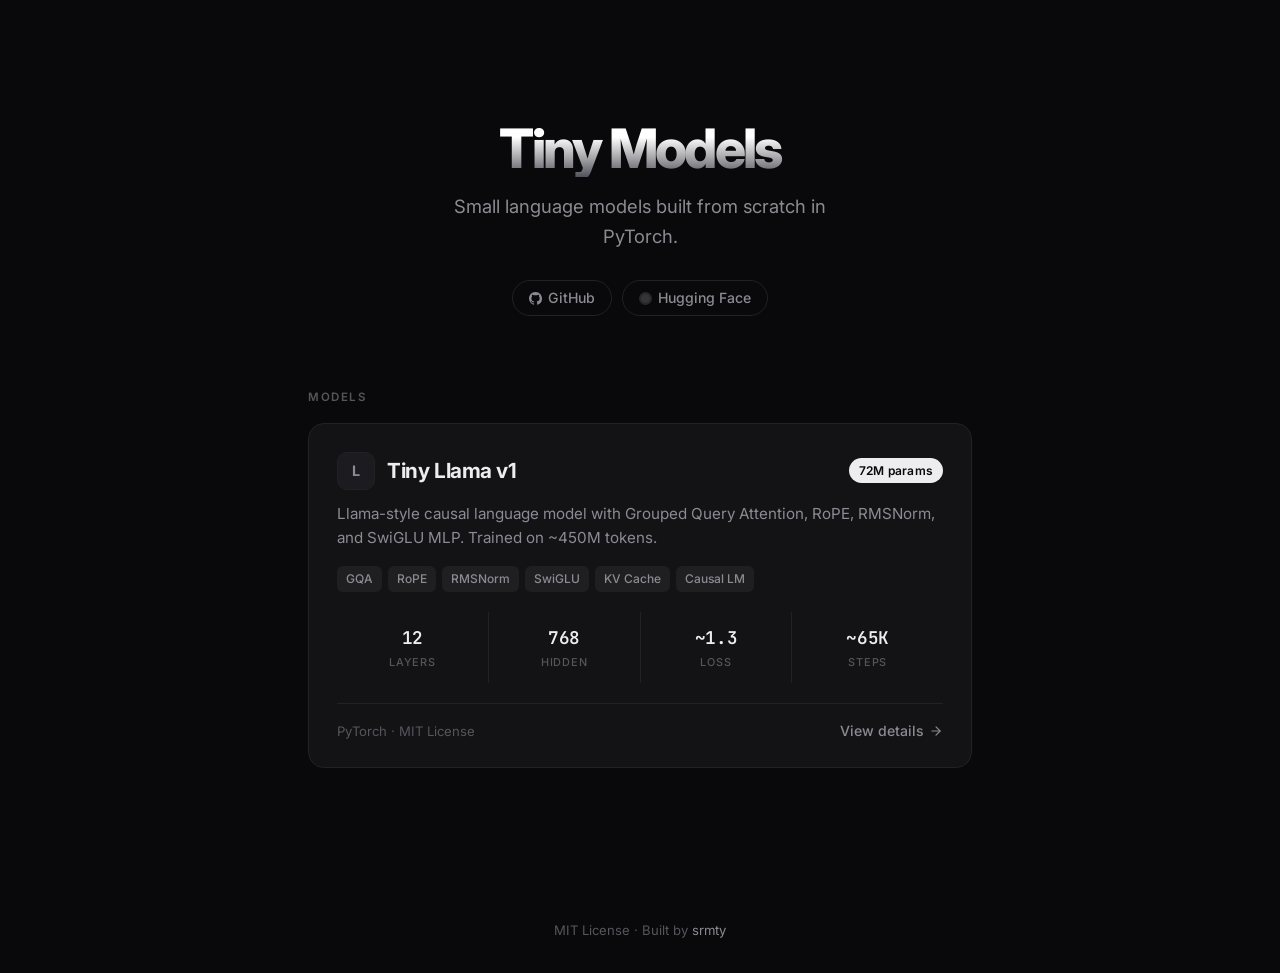
==== docs/index.html @ 9a661f29 "changed folder name" ====
<!DOCTYPE html>
<html lang="en">
<head>
  <meta charset="UTF-8">
  <meta name="viewport" content="width=device-width, initial-scale=1.0">
  <title>Tiny Models</title>
  <link rel="preconnect" href="https://fonts.googleapis.com">
  <link rel="preconnect" href="https://fonts.gstatic.com" crossorigin>
  <link href="https://fonts.googleapis.com/css2?family=Inter:wght@400;500;600;700;800&family=JetBrains+Mono:wght@400;500;600&display=swap" rel="stylesheet">
  <style>
    *, *::before, *::after { margin: 0; padding: 0; box-sizing: border-box; }

    :root {
      --bg: #09090b;
      --bg-card: #131316;
      --bg-card-hover: #1a1a1f;
      --fg: #ededef;
      --fg-secondary: #8b8b93;
      --fg-tertiary: #55555c;
      --border: #222226;
      --border-hover: #333338;
      --mono: 'JetBrains Mono', monospace;
    }

    body {
      font-family: 'Inter', -apple-system, BlinkMacSystemFont, sans-serif;
      background: var(--bg);
      color: var(--fg);
      line-height: 1.6;
      -webkit-font-smoothing: antialiased;
      min-height: 100vh;
      display: flex;
      flex-direction: column;
    }

    ::selection { background: rgba(255,255,255,0.12); }
    a { color: var(--fg); text-decoration: none; }

    .container { max-width: 720px; margin: 0 auto; padding: 0 28px; width: 100%; }

    @keyframes fadeUp {
      from { opacity: 0; transform: translateY(18px); }
      to { opacity: 1; transform: translateY(0); }
    }

    .anim { animation: fadeUp 0.5s ease-out both; }
    .anim-d1 { animation-delay: 0.07s; }
    .anim-d2 { animation-delay: 0.14s; }

    /* Header */
    header {
      padding: 120px 0 0;
      text-align: center;
    }

    header h1 {
      font-size: 3.4rem;
      font-weight: 800;
      letter-spacing: -0.05em;
      line-height: 1.05;
      background: linear-gradient(180deg, #fff 30%, #52525b 100%);
      -webkit-background-clip: text;
      -webkit-text-fill-color: transparent;
      background-clip: text;
    }

    header .subtitle {
      margin-top: 14px;
      color: var(--fg-secondary);
      font-size: 1.15rem;
      max-width: 400px;
      margin-left: auto;
      margin-right: auto;
      line-height: 1.65;
    }

    .nav {
      margin-top: 28px;
      display: flex;
      gap: 10px;
      justify-content: center;
    }

    .nav a {
      font-size: 0.88rem;
      font-weight: 500;
      color: var(--fg-secondary);
      padding: 6px 16px;
      border: 1px solid var(--border);
      border-radius: 999px;
      transition: all 0.2s;
      display: inline-flex;
      align-items: center;
      gap: 6px;
    }

    .nav a:hover {
      color: var(--fg);
      border-color: var(--border-hover);
      background: var(--bg-card);
    }

    .nav a svg { width: 13px; height: 13px; fill: currentColor; }

    /* Models Section */
    .models {
      margin-top: 72px;
      padding-bottom: 120px;
    }

    .models-label {
      font-size: 0.72rem;
      font-weight: 600;
      text-transform: uppercase;
      letter-spacing: 0.14em;
      color: var(--fg-tertiary);
      margin-bottom: 16px;
    }

    /* Model Card */
    .model-card {
      display: block;
      background: var(--bg-card);
      border: 1px solid var(--border);
      border-radius: 16px;
      padding: 28px 28px 24px;
      transition: all 0.25s ease;
    }

    .model-card:hover {
      border-color: var(--border-hover);
      background: var(--bg-card-hover);
      transform: translateY(-2px);
    }

    .card-top {
      display: flex;
      align-items: center;
      justify-content: space-between;
      gap: 12px;
    }

    .card-top-left {
      display: flex;
      align-items: center;
      gap: 12px;
    }

    .card-icon {
      width: 38px;
      height: 38px;
      border-radius: 10px;
      background: #1c1c20;
      border: 1px solid var(--border);
      display: flex;
      align-items: center;
      justify-content: center;
      font-weight: 700;
      font-size: 0.9rem;
      color: var(--fg-secondary);
      flex-shrink: 0;
    }

    .card-name {
      font-size: 1.3rem;
      font-weight: 700;
      letter-spacing: -0.02em;
    }

    .card-badge {
      font-size: 0.75rem;
      font-weight: 600;
      padding: 3px 10px;
      border-radius: 999px;
      background: var(--fg);
      color: var(--bg);
      letter-spacing: 0.02em;
      flex-shrink: 0;
    }

    .card-desc {
      margin-top: 12px;
      color: var(--fg-secondary);
      font-size: 0.95rem;
      line-height: 1.6;
    }

    .card-tags {
      display: flex;
      flex-wrap: wrap;
      gap: 6px;
      margin-top: 16px;
    }

    .card-tag {
      font-size: 0.75rem;
      font-weight: 500;
      padding: 3px 9px;
      border-radius: 6px;
      background: rgba(255,255,255,0.05);
      color: var(--fg-secondary);
    }

    .card-stats {
      display: grid;
      grid-template-columns: repeat(4, 1fr);
      gap: 1px;
      margin-top: 20px;
      background: var(--border);
      border-radius: 10px;
      overflow: hidden;
    }

    .card-stat {
      background: var(--bg-card);
      padding: 12px 14px;
      text-align: center;
      transition: background 0.25s;
    }

    .model-card:hover .card-stat { background: var(--bg-card-hover); }

    .card-stat .s-val {
      font-family: var(--mono);
      font-size: 1.1rem;
      font-weight: 600;
      letter-spacing: -0.02em;
    }

    .card-stat .s-label {
      font-size: 0.68rem;
      text-transform: uppercase;
      letter-spacing: 0.07em;
      color: var(--fg-tertiary);
      margin-top: 2px;
      font-weight: 500;
    }

    .card-footer {
      display: flex;
      align-items: center;
      justify-content: space-between;
      margin-top: 20px;
      padding-top: 16px;
      border-top: 1px solid var(--border);
    }

    .card-meta {
      font-size: 0.82rem;
      color: var(--fg-tertiary);
    }

    .card-arrow {
      display: flex;
      align-items: center;
      gap: 5px;
      font-size: 0.88rem;
      font-weight: 500;
      color: var(--fg-secondary);
      transition: color 0.2s;
    }

    .model-card:hover .card-arrow { color: var(--fg); }

    .card-arrow svg {
      width: 14px;
      height: 14px;
      stroke: currentColor;
      transition: transform 0.2s;
    }

    .model-card:hover .card-arrow svg { transform: translateX(3px); }

    @media (max-width: 540px) {
      header { padding: 80px 0 0; }
      header h1 { font-size: 2.4rem; }
      .model-card { padding: 22px; }
      .card-stats { grid-template-columns: repeat(2, 1fr); }
    }

    /* Footer */
    footer {
      margin-top: auto;
      padding: 32px 0;
      text-align: center;
      color: var(--fg-tertiary);
      font-size: 0.82rem;
    }

    footer a { color: var(--fg-secondary); transition: color 0.2s; }
    footer a:hover { color: var(--fg); }
  </style>
</head>
<body>

<div class="container">

  <header class="anim">
    <h1>Tiny Models</h1>
    <p class="subtitle">Small language models built from scratch in PyTorch.</p>
    <div class="nav">
      <a href="https://github.com/srmty09/Tiny-Models" target="_blank">
        <svg viewBox="0 0 16 16"><path d="M8 0C3.58 0 0 3.58 0 8c0 3.54 2.29 6.53 5.47 7.59.4.07.55-.17.55-.38 0-.19-.01-.82-.01-1.49-2.01.37-2.53-.49-2.69-.94-.09-.23-.48-.94-.82-1.13-.28-.15-.68-.52-.01-.53.63-.01 1.08.58 1.23.82.72 1.21 1.87.87 2.33.66.07-.52.28-.87.51-1.07-1.78-.2-3.64-.89-3.64-3.95 0-.87.31-1.59.82-2.15-.08-.2-.36-1.02.08-2.12 0 0 .67-.21 2.2.82.64-.18 1.32-.27 2-.27.68 0 1.36.09 2 .27 1.53-1.04 2.2-.82 2.2-.82.44 1.1.16 1.92.08 2.12.51.56.82 1.27.82 2.15 0 3.07-1.87 3.75-3.65 3.95.29.25.54.73.54 1.48 0 1.07-.01 1.93-.01 2.2 0 .21.15.46.55.38A8.013 8.013 0 0016 8c0-4.42-3.58-8-8-8z"/></svg>
        GitHub
      </a>
      <a href="https://huggingface.co/srmty" target="_blank">
        <svg viewBox="0 0 24 24" fill="currentColor"><circle cx="12" cy="12" r="12" opacity=".25"/><circle cx="12" cy="12" r="8" opacity=".12"/></svg>
        Hugging Face
      </a>
    </div>
  </header>

  <div class="models anim anim-d1">
    <p class="models-label">Models</p>

    <a href="llama.html" class="model-card">
      <div class="card-top">
        <div class="card-top-left">
          <div class="card-icon">L</div>
          <span class="card-name">Tiny Llama v1</span>
        </div>
        <span class="card-badge">72M params</span>
      </div>

      <p class="card-desc">
        Llama-style causal language model with Grouped Query Attention, RoPE, RMSNorm, and SwiGLU MLP. Trained on ~450M tokens.
      </p>

      <div class="card-tags">
        <span class="card-tag">GQA</span>
        <span class="card-tag">RoPE</span>
        <span class="card-tag">RMSNorm</span>
        <span class="card-tag">SwiGLU</span>
        <span class="card-tag">KV Cache</span>
        <span class="card-tag">Causal LM</span>
      </div>

      <div class="card-stats">
        <div class="card-stat">
          <div class="s-val">12</div>
          <div class="s-label">Layers</div>
        </div>
        <div class="card-stat">
          <div class="s-val">768</div>
          <div class="s-label">Hidden</div>
        </div>
        <div class="card-stat">
          <div class="s-val">~1.3</div>
          <div class="s-label">Loss</div>
        </div>
        <div class="card-stat">
          <div class="s-val">~65K</div>
          <div class="s-label">Steps</div>
        </div>
      </div>

      <div class="card-footer">
        <span class="card-meta">PyTorch &middot; MIT License</span>
        <span class="card-arrow">
          View details
          <svg viewBox="0 0 24 24" fill="none" stroke-width="2" stroke-linecap="round" stroke-linejoin="round"><path d="M5 12h14"/><path d="m12 5 7 7-7 7"/></svg>
        </span>
      </div>
    </a>
  </div>

</div>

<footer>
  MIT License &middot; Built by <a href="https://github.com/srmty09" target="_blank">srmty</a>
</footer>

</body>
</html>
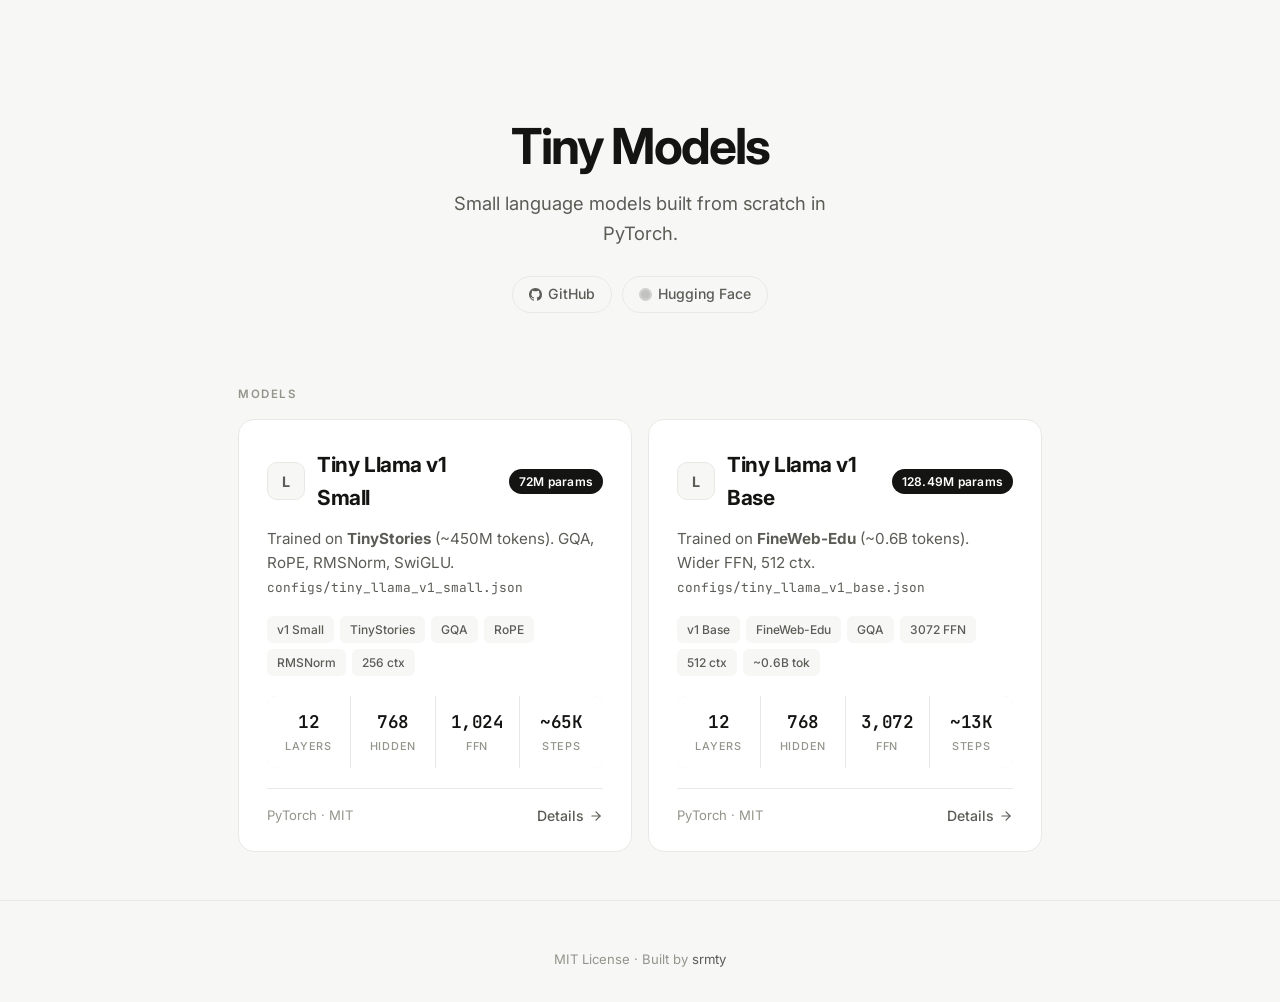
==== commit 33748b03: "A lot of changes!!! :(" ====
--- a/docs/index.html
+++ b/docs/index.html
@@ -7,289 +7,7 @@
   <link rel="preconnect" href="https://fonts.googleapis.com">
   <link rel="preconnect" href="https://fonts.gstatic.com" crossorigin>
   <link href="https://fonts.googleapis.com/css2?family=Inter:wght@400;500;600;700;800&family=JetBrains+Mono:wght@400;500;600&display=swap" rel="stylesheet">
-  <style>
-    *, *::before, *::after { margin: 0; padding: 0; box-sizing: border-box; }
-
-    :root {
-      --bg: #09090b;
-      --bg-card: #131316;
-      --bg-card-hover: #1a1a1f;
-      --fg: #ededef;
-      --fg-secondary: #8b8b93;
-      --fg-tertiary: #55555c;
-      --border: #222226;
-      --border-hover: #333338;
-      --mono: 'JetBrains Mono', monospace;
-    }
-
-    body {
-      font-family: 'Inter', -apple-system, BlinkMacSystemFont, sans-serif;
-      background: var(--bg);
-      color: var(--fg);
-      line-height: 1.6;
-      -webkit-font-smoothing: antialiased;
-      min-height: 100vh;
-      display: flex;
-      flex-direction: column;
-    }
-
-    ::selection { background: rgba(255,255,255,0.12); }
-    a { color: var(--fg); text-decoration: none; }
-
-    .container { max-width: 720px; margin: 0 auto; padding: 0 28px; width: 100%; }
-
-    @keyframes fadeUp {
-      from { opacity: 0; transform: translateY(18px); }
-      to { opacity: 1; transform: translateY(0); }
-    }
-
-    .anim { animation: fadeUp 0.5s ease-out both; }
-    .anim-d1 { animation-delay: 0.07s; }
-    .anim-d2 { animation-delay: 0.14s; }
-
-    /* Header */
-    header {
-      padding: 120px 0 0;
-      text-align: center;
-    }
-
-    header h1 {
-      font-size: 3.4rem;
-      font-weight: 800;
-      letter-spacing: -0.05em;
-      line-height: 1.05;
-      background: linear-gradient(180deg, #fff 30%, #52525b 100%);
-      -webkit-background-clip: text;
-      -webkit-text-fill-color: transparent;
-      background-clip: text;
-    }
-
-    header .subtitle {
-      margin-top: 14px;
-      color: var(--fg-secondary);
-      font-size: 1.15rem;
-      max-width: 400px;
-      margin-left: auto;
-      margin-right: auto;
-      line-height: 1.65;
-    }
-
-    .nav {
-      margin-top: 28px;
-      display: flex;
-      gap: 10px;
-      justify-content: center;
-    }
-
-    .nav a {
-      font-size: 0.88rem;
-      font-weight: 500;
-      color: var(--fg-secondary);
-      padding: 6px 16px;
-      border: 1px solid var(--border);
-      border-radius: 999px;
-      transition: all 0.2s;
-      display: inline-flex;
-      align-items: center;
-      gap: 6px;
-    }
-
-    .nav a:hover {
-      color: var(--fg);
-      border-color: var(--border-hover);
-      background: var(--bg-card);
-    }
-
-    .nav a svg { width: 13px; height: 13px; fill: currentColor; }
-
-    /* Models Section */
-    .models {
-      margin-top: 72px;
-      padding-bottom: 120px;
-    }
-
-    .models-label {
-      font-size: 0.72rem;
-      font-weight: 600;
-      text-transform: uppercase;
-      letter-spacing: 0.14em;
-      color: var(--fg-tertiary);
-      margin-bottom: 16px;
-    }
-
-    /* Model Card */
-    .model-card {
-      display: block;
-      background: var(--bg-card);
-      border: 1px solid var(--border);
-      border-radius: 16px;
-      padding: 28px 28px 24px;
-      transition: all 0.25s ease;
-    }
-
-    .model-card:hover {
-      border-color: var(--border-hover);
-      background: var(--bg-card-hover);
-      transform: translateY(-2px);
-    }
-
-    .card-top {
-      display: flex;
-      align-items: center;
-      justify-content: space-between;
-      gap: 12px;
-    }
-
-    .card-top-left {
-      display: flex;
-      align-items: center;
-      gap: 12px;
-    }
-
-    .card-icon {
-      width: 38px;
-      height: 38px;
-      border-radius: 10px;
-      background: #1c1c20;
-      border: 1px solid var(--border);
-      display: flex;
-      align-items: center;
-      justify-content: center;
-      font-weight: 700;
-      font-size: 0.9rem;
-      color: var(--fg-secondary);
-      flex-shrink: 0;
-    }
-
-    .card-name {
-      font-size: 1.3rem;
-      font-weight: 700;
-      letter-spacing: -0.02em;
-    }
-
-    .card-badge {
-      font-size: 0.75rem;
-      font-weight: 600;
-      padding: 3px 10px;
-      border-radius: 999px;
-      background: var(--fg);
-      color: var(--bg);
-      letter-spacing: 0.02em;
-      flex-shrink: 0;
-    }
-
-    .card-desc {
-      margin-top: 12px;
-      color: var(--fg-secondary);
-      font-size: 0.95rem;
-      line-height: 1.6;
-    }
-
-    .card-tags {
-      display: flex;
-      flex-wrap: wrap;
-      gap: 6px;
-      margin-top: 16px;
-    }
-
-    .card-tag {
-      font-size: 0.75rem;
-      font-weight: 500;
-      padding: 3px 9px;
-      border-radius: 6px;
-      background: rgba(255,255,255,0.05);
-      color: var(--fg-secondary);
-    }
-
-    .card-stats {
-      display: grid;
-      grid-template-columns: repeat(4, 1fr);
-      gap: 1px;
-      margin-top: 20px;
-      background: var(--border);
-      border-radius: 10px;
-      overflow: hidden;
-    }
-
-    .card-stat {
-      background: var(--bg-card);
-      padding: 12px 14px;
-      text-align: center;
-      transition: background 0.25s;
-    }
-
-    .model-card:hover .card-stat { background: var(--bg-card-hover); }
-
-    .card-stat .s-val {
-      font-family: var(--mono);
-      font-size: 1.1rem;
-      font-weight: 600;
-      letter-spacing: -0.02em;
-    }
-
-    .card-stat .s-label {
-      font-size: 0.68rem;
-      text-transform: uppercase;
-      letter-spacing: 0.07em;
-      color: var(--fg-tertiary);
-      margin-top: 2px;
-      font-weight: 500;
-    }
-
-    .card-footer {
-      display: flex;
-      align-items: center;
-      justify-content: space-between;
-      margin-top: 20px;
-      padding-top: 16px;
-      border-top: 1px solid var(--border);
-    }
-
-    .card-meta {
-      font-size: 0.82rem;
-      color: var(--fg-tertiary);
-    }
-
-    .card-arrow {
-      display: flex;
-      align-items: center;
-      gap: 5px;
-      font-size: 0.88rem;
-      font-weight: 500;
-      color: var(--fg-secondary);
-      transition: color 0.2s;
-    }
-
-    .model-card:hover .card-arrow { color: var(--fg); }
-
-    .card-arrow svg {
-      width: 14px;
-      height: 14px;
-      stroke: currentColor;
-      transition: transform 0.2s;
-    }
-
-    .model-card:hover .card-arrow svg { transform: translateX(3px); }
-
-    @media (max-width: 540px) {
-      header { padding: 80px 0 0; }
-      header h1 { font-size: 2.4rem; }
-      .model-card { padding: 22px; }
-      .card-stats { grid-template-columns: repeat(2, 1fr); }
-    }
-
-    /* Footer */
-    footer {
-      margin-top: auto;
-      padding: 32px 0;
-      text-align: center;
-      color: var(--fg-tertiary);
-      font-size: 0.82rem;
-    }
-
-    footer a { color: var(--fg-secondary); transition: color 0.2s; }
-    footer a:hover { color: var(--fg); }
-  </style>
+  <link rel="stylesheet" href="site.css">
 </head>
 <body>
 
@@ -312,56 +30,71 @@
 
   <div class="models anim anim-d1">
     <p class="models-label">Models</p>
+    <div class="models-grid">
 
-    <a href="llama.html" class="model-card">
+    <a href="tiny-llama-v1-small.html" class="model-card">
       <div class="card-top">
         <div class="card-top-left">
           <div class="card-icon">L</div>
-          <span class="card-name">Tiny Llama v1</span>
+          <span class="card-name">Tiny Llama v1 Small</span>
         </div>
         <span class="card-badge">72M params</span>
       </div>
-
       <p class="card-desc">
-        Llama-style causal language model with Grouped Query Attention, RoPE, RMSNorm, and SwiGLU MLP. Trained on ~450M tokens.
+        Trained on <strong>TinyStories</strong> (~450M tokens). GQA, RoPE, RMSNorm, SwiGLU. <code style="font-family:var(--mono);font-size:0.8rem;">configs/tiny_llama_v1_small.json</code>
       </p>
-
       <div class="card-tags">
+        <span class="card-tag">v1 Small</span>
+        <span class="card-tag">TinyStories</span>
         <span class="card-tag">GQA</span>
         <span class="card-tag">RoPE</span>
         <span class="card-tag">RMSNorm</span>
-        <span class="card-tag">SwiGLU</span>
-        <span class="card-tag">KV Cache</span>
-        <span class="card-tag">Causal LM</span>
+        <span class="card-tag">256 ctx</span>
       </div>
-
       <div class="card-stats">
-        <div class="card-stat">
-          <div class="s-val">12</div>
-          <div class="s-label">Layers</div>
-        </div>
-        <div class="card-stat">
-          <div class="s-val">768</div>
-          <div class="s-label">Hidden</div>
-        </div>
-        <div class="card-stat">
-          <div class="s-val">~1.3</div>
-          <div class="s-label">Loss</div>
-        </div>
-        <div class="card-stat">
-          <div class="s-val">~65K</div>
-          <div class="s-label">Steps</div>
-        </div>
+        <div class="card-stat"><div class="s-val">12</div><div class="s-label">Layers</div></div>
+        <div class="card-stat"><div class="s-val">768</div><div class="s-label">Hidden</div></div>
+        <div class="card-stat"><div class="s-val">1,024</div><div class="s-label">FFN</div></div>
+        <div class="card-stat"><div class="s-val">~65K</div><div class="s-label">Steps</div></div>
       </div>
-
       <div class="card-footer">
-        <span class="card-meta">PyTorch &middot; MIT License</span>
-        <span class="card-arrow">
-          View details
-          <svg viewBox="0 0 24 24" fill="none" stroke-width="2" stroke-linecap="round" stroke-linejoin="round"><path d="M5 12h14"/><path d="m12 5 7 7-7 7"/></svg>
-        </span>
+        <span class="card-meta">PyTorch &middot; MIT</span>
+        <span class="card-arrow">Details <svg viewBox="0 0 24 24" fill="none" stroke-width="2" stroke-linecap="round" stroke-linejoin="round"><path d="M5 12h14"/><path d="m12 5 7 7-7 7"/></svg></span>
       </div>
     </a>
+
+    <a href="tiny-llama-v1-base.html" class="model-card">
+      <div class="card-top">
+        <div class="card-top-left">
+          <div class="card-icon">L</div>
+          <span class="card-name">Tiny Llama v1 Base</span>
+        </div>
+        <span class="card-badge">128.49M params</span>
+      </div>
+      <p class="card-desc">
+        Trained on <strong>FineWeb-Edu</strong> (~0.6B tokens). Wider FFN, 512 ctx. <code style="font-family:var(--mono);font-size:0.8rem;">configs/tiny_llama_v1_base.json</code>
+      </p>
+      <div class="card-tags">
+        <span class="card-tag">v1 Base</span>
+        <span class="card-tag">FineWeb-Edu</span>
+        <span class="card-tag">GQA</span>
+        <span class="card-tag">3072 FFN</span>
+        <span class="card-tag">512 ctx</span>
+        <span class="card-tag">~0.6B tok</span>
+      </div>
+      <div class="card-stats">
+        <div class="card-stat"><div class="s-val">12</div><div class="s-label">Layers</div></div>
+        <div class="card-stat"><div class="s-val">768</div><div class="s-label">Hidden</div></div>
+        <div class="card-stat"><div class="s-val">3,072</div><div class="s-label">FFN</div></div>
+        <div class="card-stat"><div class="s-val">~13K</div><div class="s-label">Steps</div></div>
+      </div>
+      <div class="card-footer">
+        <span class="card-meta">PyTorch &middot; MIT</span>
+        <span class="card-arrow">Details <svg viewBox="0 0 24 24" fill="none" stroke-width="2" stroke-linecap="round" stroke-linejoin="round"><path d="M5 12h14"/><path d="m12 5 7 7-7 7"/></svg></span>
+      </div>
+    </a>
+
+    </div>
   </div>
 
 </div>
--- a/docs/site.css
+++ b/docs/site.css
@@ -0,0 +1,587 @@
+*, *::before, *::after { margin: 0; padding: 0; box-sizing: border-box; }
+
+
+:root {
+  --bg: #f7f7f5;
+  --bg-card: #ffffff;
+  --bg-card-hover: #fafaf8;
+  --fg: #141413;
+  --fg-secondary: #5c5c56;
+  --fg-tertiary: #94948c;
+  --border: #e8e8e4;
+  --border-hover: #d8d8d2;
+  --mono: 'JetBrains Mono', monospace;
+  --shadow-sm: 0 1px 2px rgba(0, 0, 0, 0.04);
+}
+
+body {
+  font-family: 'Inter', -apple-system, BlinkMacSystemFont, sans-serif;
+  background: var(--bg);
+  color: var(--fg);
+  line-height: 1.6;
+  -webkit-font-smoothing: antialiased;
+  min-height: 100vh;
+  display: flex;
+  flex-direction: column;
+}
+
+::selection { background: rgba(0, 0, 0, 0.06); }
+a { color: var(--fg); text-decoration: none; }
+
+html {
+  scroll-behavior: smooth;
+  color-scheme: light;
+}
+
+.container { max-width: 860px; margin: 0 auto; padding: 0 28px; width: 100%; }
+
+.hero-desc a.link-ds {
+  color: var(--fg-secondary);
+  text-decoration: underline;
+}
+.hero-desc a.link-ds:hover { color: var(--fg); }
+
+@keyframes fadeUp {
+  from { opacity: 0; transform: translateY(18px); }
+  to { opacity: 1; transform: translateY(0); }
+}
+
+.anim { animation: fadeUp 0.5s ease-out both; }
+.anim-d1 { animation-delay: 0.07s; }
+.anim-d2 { animation-delay: 0.14s; }
+
+/* Header (home) */
+header {
+  padding: 120px 0 0;
+  text-align: center;
+}
+
+header h1 {
+  font-size: 3.1rem;
+  font-weight: 700;
+  letter-spacing: -0.04em;
+  line-height: 1.08;
+  color: var(--fg);
+}
+
+header .subtitle {
+  margin-top: 14px;
+  color: var(--fg-secondary);
+  font-size: 1.15rem;
+  max-width: 400px;
+  margin-left: auto;
+  margin-right: auto;
+  line-height: 1.65;
+}
+
+.nav {
+  margin-top: 28px;
+  display: flex;
+  gap: 10px;
+  justify-content: center;
+}
+
+.nav a {
+  font-size: 0.88rem;
+  font-weight: 500;
+  color: var(--fg-secondary);
+  padding: 6px 16px;
+  border: 1px solid var(--border);
+  border-radius: 999px;
+  transition: all 0.2s;
+  display: inline-flex;
+  align-items: center;
+  gap: 6px;
+}
+
+.nav a:hover {
+  color: var(--fg);
+  border-color: var(--border-hover);
+  background: var(--bg-card);
+}
+
+.nav a svg { width: 13px; height: 13px; fill: currentColor; }
+
+/* Models Section */
+.models {
+  margin-top: 72px;
+  padding-bottom: 48px;
+}
+
+.models-grid {
+  display: grid;
+  grid-template-columns: repeat(2, 1fr);
+  gap: 16px;
+}
+
+@media (max-width: 720px) {
+  .models-grid { grid-template-columns: 1fr; }
+}
+
+.models-label {
+  font-size: 0.72rem;
+  font-weight: 600;
+  text-transform: uppercase;
+  letter-spacing: 0.14em;
+  color: var(--fg-tertiary);
+  margin-bottom: 16px;
+}
+
+/* Model Card */
+.model-card {
+  display: block;
+  background: var(--bg-card);
+  border: 1px solid var(--border);
+  border-radius: 16px;
+  padding: 28px 28px 24px;
+  transition: all 0.25s ease;
+}
+
+.model-card:hover {
+  border-color: var(--border-hover);
+  background: var(--bg-card-hover);
+  box-shadow: var(--shadow-sm);
+}
+
+.card-top {
+  display: flex;
+  align-items: center;
+  justify-content: space-between;
+  gap: 12px;
+}
+
+.card-top-left {
+  display: flex;
+  align-items: center;
+  gap: 12px;
+}
+
+.card-icon {
+  width: 38px;
+  height: 38px;
+  border-radius: 10px;
+  background: var(--bg);
+  border: 1px solid var(--border);
+  display: flex;
+  align-items: center;
+  justify-content: center;
+  font-weight: 700;
+  font-size: 0.9rem;
+  color: var(--fg-secondary);
+  flex-shrink: 0;
+}
+
+.card-name {
+  font-size: 1.3rem;
+  font-weight: 700;
+  letter-spacing: -0.02em;
+}
+
+.card-badge {
+  font-size: 0.75rem;
+  font-weight: 600;
+  padding: 3px 10px;
+  border-radius: 999px;
+  background: var(--fg);
+  color: var(--bg-card);
+  letter-spacing: 0.02em;
+  flex-shrink: 0;
+}
+
+.card-desc {
+  margin-top: 12px;
+  color: var(--fg-secondary);
+  font-size: 0.95rem;
+  line-height: 1.6;
+}
+
+.card-tags {
+  display: flex;
+  flex-wrap: wrap;
+  gap: 6px;
+  margin-top: 16px;
+}
+
+.card-tag {
+  font-size: 0.75rem;
+  font-weight: 500;
+  padding: 3px 9px;
+  border-radius: 6px;
+  background: var(--bg);
+  color: var(--fg-secondary);
+  border: 1px solid transparent;
+}
+
+.card-stats {
+  display: grid;
+  grid-template-columns: repeat(4, 1fr);
+  gap: 1px;
+  margin-top: 20px;
+  background: var(--border);
+  border-radius: 10px;
+  overflow: hidden;
+}
+
+.card-stat {
+  background: var(--bg-card);
+  padding: 12px 14px;
+  text-align: center;
+  transition: background 0.25s;
+}
+
+.model-card:hover .card-stat { background: var(--bg-card-hover); }
+
+.card-stat .s-val {
+  font-family: var(--mono);
+  font-size: 1.1rem;
+  font-weight: 600;
+  letter-spacing: -0.02em;
+}
+
+.card-stat .s-label {
+  font-size: 0.68rem;
+  text-transform: uppercase;
+  letter-spacing: 0.07em;
+  color: var(--fg-tertiary);
+  margin-top: 2px;
+  font-weight: 500;
+}
+
+.card-footer {
+  display: flex;
+  align-items: center;
+  justify-content: space-between;
+  margin-top: 20px;
+  padding-top: 16px;
+  border-top: 1px solid var(--border);
+}
+
+.card-meta {
+  font-size: 0.82rem;
+  color: var(--fg-tertiary);
+}
+
+.card-arrow {
+  display: flex;
+  align-items: center;
+  gap: 5px;
+  font-size: 0.88rem;
+  font-weight: 500;
+  color: var(--fg-secondary);
+  transition: color 0.2s;
+}
+
+.model-card:hover .card-arrow { color: var(--fg); }
+
+.card-arrow svg {
+  width: 14px;
+  height: 14px;
+  stroke: currentColor;
+  transition: transform 0.2s;
+}
+
+.model-card:hover .card-arrow svg { transform: translateX(3px); }
+
+/* Model detail pages */
+.page-detail { padding-top: 8px; }
+
+.divider { border: none; height: 1px; background: var(--border); margin: 56px 0; }
+
+.model-detail { scroll-margin-top: 24px; }
+
+.section-nav {
+  padding: 16px 0;
+  display: flex;
+  align-items: center;
+  justify-content: space-between;
+  border-bottom: 1px solid var(--border);
+  margin-bottom: 8px;
+}
+
+.section-nav .back {
+  font-size: 0.9rem;
+  font-weight: 500;
+  color: var(--fg-secondary);
+  display: inline-flex;
+  align-items: center;
+  gap: 6px;
+  transition: color 0.2s;
+}
+
+.section-nav .back:hover { color: var(--fg); }
+.section-nav .back svg { width: 15px; height: 15px; stroke: currentColor; fill: none; stroke-width: 2; }
+
+.section-nav .crumb {
+  font-size: 0.9rem;
+  font-weight: 600;
+  color: var(--fg-tertiary);
+}
+
+.hero { padding: 32px 0 0; }
+
+.hero-top {
+  display: flex;
+  align-items: center;
+  gap: 14px;
+  flex-wrap: wrap;
+}
+
+.hero h2 {
+  font-size: 2.5rem;
+  font-weight: 700;
+  letter-spacing: -0.035em;
+}
+
+.hero-desc {
+  margin-top: 14px;
+  color: var(--fg-secondary);
+  font-size: 1.05rem;
+  line-height: 1.7;
+  max-width: 640px;
+}
+
+.hero-links {
+  display: flex;
+  gap: 8px;
+  margin-top: 24px;
+  flex-wrap: wrap;
+}
+
+.hero-links a {
+  font-size: 0.88rem;
+  font-weight: 500;
+  padding: 7px 16px;
+  border: 1px solid var(--border);
+  border-radius: 8px;
+  transition: all 0.2s;
+  display: inline-flex;
+  align-items: center;
+  gap: 5px;
+}
+
+.hero-links a.primary {
+  background: var(--fg);
+  color: var(--bg-card);
+  border-color: var(--fg);
+}
+
+.hero-links a.primary:hover { background: #2a2a28; border-color: #2a2a28; }
+.hero-links a:not(.primary):hover { border-color: var(--border-hover); background: var(--bg-card); }
+.hero-links svg { width: 13px; height: 13px; }
+
+.section-label {
+  font-size: 0.72rem;
+  font-weight: 600;
+  text-transform: uppercase;
+  letter-spacing: 0.14em;
+  color: var(--fg-tertiary);
+  margin-bottom: 16px;
+}
+
+.feature-grid {
+  display: grid;
+  grid-template-columns: repeat(3, 1fr);
+  gap: 10px;
+}
+
+@media (max-width: 640px) { .feature-grid { grid-template-columns: 1fr; } }
+
+.feature-item {
+  background: var(--bg-card);
+  border: 1px solid var(--border);
+  border-radius: 12px;
+  padding: 18px 20px;
+  transition: border-color 0.2s;
+}
+
+.feature-item:hover { border-color: var(--border-hover); }
+
+.feature-item .f-name {
+  font-size: 0.92rem;
+  font-weight: 600;
+}
+
+.feature-item .f-desc {
+  font-size: 0.82rem;
+  color: var(--fg-secondary);
+  margin-top: 4px;
+  line-height: 1.5;
+}
+
+.two-col { display: grid; grid-template-columns: 1fr 1fr; gap: 14px; }
+@media (max-width: 640px) { .two-col { grid-template-columns: 1fr; } }
+
+.table-card {
+  background: var(--bg-card);
+  border: 1px solid var(--border);
+  border-radius: 12px;
+  overflow: hidden;
+}
+
+.table-header {
+  padding: 13px 18px;
+  font-size: 0.78rem;
+  font-weight: 600;
+  text-transform: uppercase;
+  letter-spacing: 0.1em;
+  color: var(--fg-tertiary);
+  border-bottom: 1px solid var(--border);
+}
+
+.data-table { width: 100%; border-collapse: collapse; font-size: 0.92rem; }
+.data-table tr { transition: background 0.12s; }
+.data-table tr:hover { background: rgba(0, 0, 0, 0.025); }
+
+.data-table td {
+  padding: 9px 18px;
+  border-bottom: 1px solid var(--border);
+  color: var(--fg-secondary);
+}
+
+.data-table td:last-child {
+  font-family: var(--mono);
+  font-size: 0.86rem;
+  color: var(--fg);
+  text-align: right;
+}
+
+.data-table tr:last-child td { border-bottom: none; }
+
+.metric-grid {
+  display: grid;
+  grid-template-columns: repeat(4, 1fr);
+  gap: 10px;
+  margin-bottom: 20px;
+}
+
+@media (max-width: 640px) { .metric-grid { grid-template-columns: repeat(2, 1fr); } }
+
+.metric-card {
+  background: var(--bg-card);
+  border: 1px solid var(--border);
+  border-radius: 12px;
+  padding: 18px 16px;
+  transition: border-color 0.2s;
+}
+
+.metric-card:hover { border-color: var(--border-hover); }
+
+.metric-card .m-label {
+  font-size: 0.68rem;
+  text-transform: uppercase;
+  letter-spacing: 0.08em;
+  color: var(--fg-tertiary);
+  font-weight: 600;
+}
+
+.metric-card .m-value {
+  font-size: 1.6rem;
+  font-weight: 700;
+  margin-top: 4px;
+  letter-spacing: -0.03em;
+  font-family: var(--mono);
+}
+
+.metrics-img {
+  border: 1px solid var(--border);
+  border-radius: 12px;
+  overflow: hidden;
+  background: var(--bg-card);
+  transition: border-color 0.2s;
+}
+
+.metrics-img:hover { border-color: var(--border-hover); }
+
+.metrics-img img {
+  width: 100%;
+  display: block;
+  vertical-align: middle;
+}
+
+.metrics-caption {
+  padding: 12px 18px;
+  font-size: 0.82rem;
+  color: var(--fg-tertiary);
+  border-top: 1px solid var(--border);
+  display: flex;
+  justify-content: space-between;
+  align-items: center;
+  flex-wrap: wrap;
+  gap: 8px;
+}
+
+.metrics-caption a {
+  color: var(--fg-secondary);
+  font-weight: 500;
+  transition: color 0.2s;
+}
+
+.metrics-caption a:hover { color: var(--fg); }
+
+.wb-banner {
+  background: var(--bg-card);
+  border: 1px solid var(--border);
+  border-radius: 12px;
+  padding: 20px 22px;
+  margin-bottom: 20px;
+}
+
+.wb-banner p {
+  color: var(--fg-secondary);
+  font-size: 0.95rem;
+  line-height: 1.65;
+  margin-bottom: 12px;
+}
+
+.wb-banner a.cta {
+  display: inline-flex;
+  align-items: center;
+  gap: 6px;
+  font-size: 0.88rem;
+  font-weight: 600;
+  padding: 8px 16px;
+  border-radius: 8px;
+  background: var(--fg);
+  color: var(--bg-card);
+}
+
+.wb-banner a.cta:hover { background: #2a2a28; }
+
+.page-nav-models {
+  margin-top: 32px;
+  padding-top: 24px;
+  border-top: 1px solid var(--border);
+  display: flex;
+  flex-wrap: wrap;
+  gap: 12px;
+  align-items: center;
+  font-size: 0.88rem;
+  color: var(--fg-secondary);
+}
+
+.page-nav-models a {
+  color: var(--fg-secondary);
+  text-decoration: underline;
+}
+.page-nav-models a:hover { color: var(--fg); }
+
+@media (max-width: 540px) {
+  header { padding: 80px 0 0; }
+  header h1 { font-size: 2.4rem; }
+  .model-card { padding: 22px; }
+  .card-stats { grid-template-columns: repeat(2, 1fr); }
+  .hero h2 { font-size: 2rem; }
+}
+
+/* Footer */
+footer {
+  margin-top: auto;
+  padding: 48px 0 32px;
+  text-align: center;
+  color: var(--fg-tertiary);
+  font-size: 0.82rem;
+  border-top: 1px solid var(--border);
+}
+
+footer a { color: var(--fg-secondary); transition: color 0.2s; }
+footer a:hover { color: var(--fg); }
